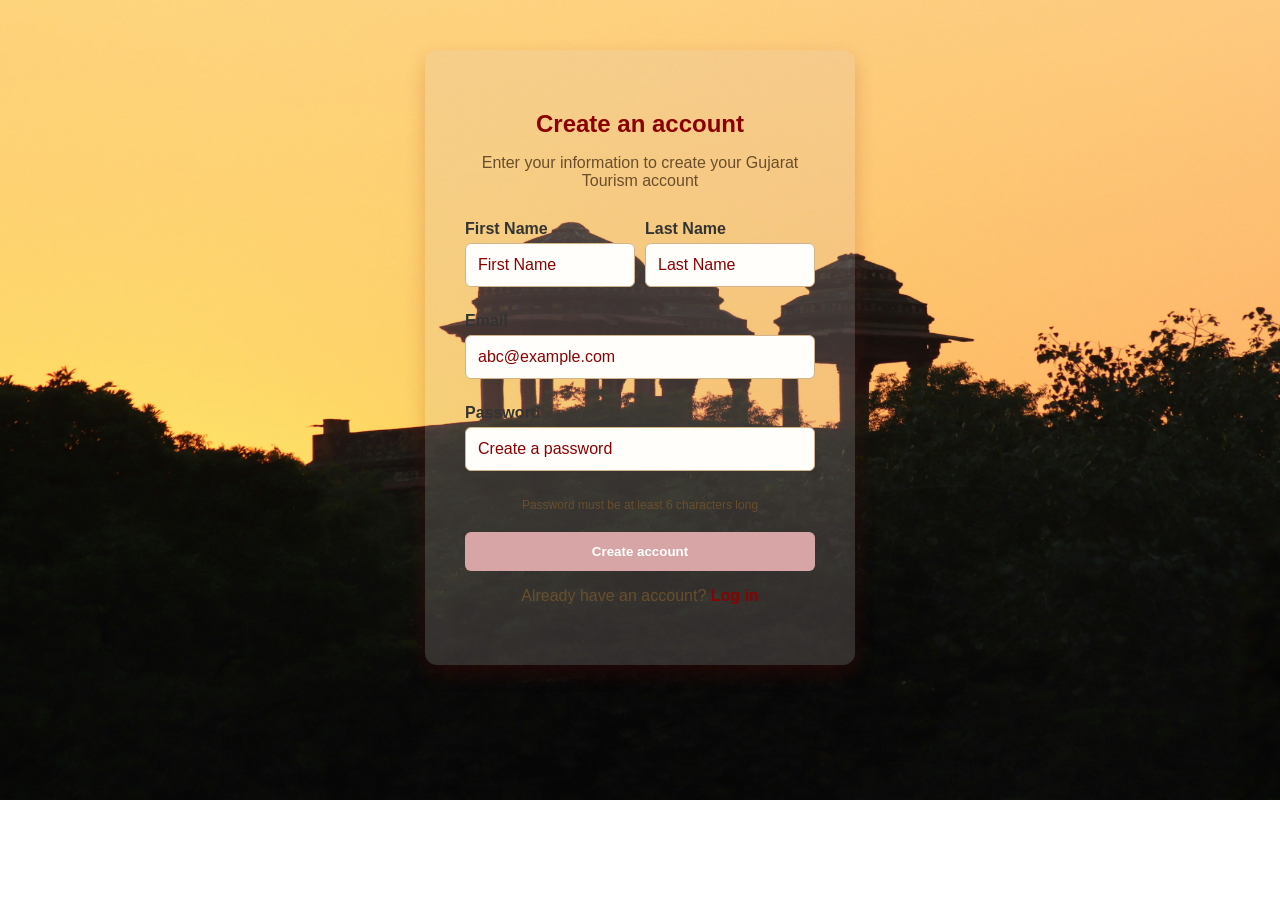
==== signup.html @ 1dc96c1f "First Commit" ====
<!DOCTYPE html>
<html lang="en">
<head>
  <meta charset="UTF-8" />
  <meta name="viewport" content="width=device-width, initial-scale=1.0" />
  <title>Create Account - Gujarat Tourism</title>
  <link rel="icon" type="image/png" href="./images/icon-removebg-preview.png" />
  <link rel="stylesheet" href="css/auth.css" />
</head>
<body>
  <div class="signup-container">
    <form class="signup-form">
      <h2>Create an account</h2>
      <p>Enter your information to create your Gujarat Tourism account</p>

      <div class="name-fields">
        <div class="input-group">
          <label>First Name</label>
          <input type="text" placeholder="First Name" />
        </div>
        <div class="input-group">
          <label>Last Name</label>
          <input type="text" placeholder="Last Name" />
        </div>
      </div>

      <label>Email</label>
      <input type="email" placeholder="abc@example.com" />

      <label>Password</label>
      <input type="password" placeholder="Create a password" />

      <p class="note">Password must be at least 6 characters long</p>

      <button class="create-btn"><a style="text-decoration: none; color: white;" href="./index.html">Create account</a></button>

      <p class="login-link">Already have an account? <a href="./login.html">Log in</a></p>
    </form>
  </div>
</body>
</html>
---- css/auth.css ----
body {
   
  margin: 0;
  padding: 0;
  font-family: 'Segoe UI', sans-serif;
  background: url('../back.jpg') no-repeat;
  background-size: 1600px 800px;
  height: auto;
  width: auto;
}

.signup-container {
  max-width: 350px;
  max-height: 600px;
  margin: 50px auto;
  padding: 40px;
  background-color:rgba(214, 195, 195, 0.2); ;
  border-radius: 12px;
  box-shadow: 0 8px 20px rgba(139, 0, 0, 0.2);
}

.back-link {
  display: block;
  margin-bottom: 20px;
  color: #8B0000;
  text-decoration: none;
  font-weight: bold;
}

.signup-form h2 {
  text-align: center;
  color: #8B0000;
  margin-bottom: 5px;
}

.signup-form p {
  text-align: center;
  color: #6a4e2c;
  margin-bottom: 20px;
}

.name-fields {
  display: flex;
  gap: 10px;
  margin-bottom: 10px;
}

.input-group {
  flex: 1;
  display: flex;
  flex-direction: column;
}

label {
  font-weight: bold;
  margin-bottom: 5px;
  color: #4b2e2e;
}

input[type="text"],
input[type="email"],
input[type="password"] {
  width: 100%;
  padding: 12px;
  border: 1px solid #D2B48C;
  border-radius: 6px;
  margin-bottom: 15px;
  background-color: #fffefb;
  box-sizing: border-box;
}

input::placeholder {
  color: #8B0000;
  font-weight: normal;
}

.note {
  font-size: 12px;
  color: #6a4e2c;
  margin-bottom: 10px;
}

.checkbox {
  margin: 15px 0;
  font-size: 14px;
  color: #d9d1d1;
}

.checkbox input {
  margin-right: 8px;
  accent-color: #e8dfdf;
}

.checkbox a {
  color: #e2d8d8;
  text-decoration: none;
}

.checkbox a:hover {
  text-decoration: underline;
}

.create-btn {
  width: 100%;
  padding: 12px;
  background-color: #d7a5a5;
  color: white;
  font-weight: bold;
  border: none;
  border-radius: 6px;
  cursor: pointer;
  transition: background 0.3s;
}

.create-btn:hover {
  background-color: #a40000;
}

.login-link {
  text-align: center;
  color: #4b2e2e;
}

.login-link a {
  color: #8B0000;
  font-weight: bold;
  text-decoration: none;
}

.login-link a:hover {
  text-decoration: underline;
}

.login-container {
  display: flex;
  flex-direction: column;
  align-items: center;
  padding: 50px 20px;
}

.back-link {
  align-self: flex-start;
  margin-left: 20px;
  background-color: #f9f4ef;
  color: #240707;
  padding: 12px 10px;
  font-weight: bold;
  border: none;
  border-radius: 12px;
  box-shadow: 0 4px 20px rgba(0, 0, 0, 0.2);
  cursor: pointer;
  font-size: 12px;
  text-align: center;
}

.back-link a {
  text-decoration: none;
  color: #2c0606;
}

.login-box {
  background: rgba(255, 255, 255, 0.88);
  padding: 40px;
  border-radius: 12px;
  box-shadow: 0 4px 20px rgba(0, 0, 0, 0.3);
  width: 100%;
  max-width: 400px;
}

.login-box h2 {
  margin-bottom: 10px;
  color: #6b1e1e;
}

.login-box p {
  margin-bottom: 20px;
  font-size: 0.95rem;
  color: #555;
}

form label {
  display: block;
  margin: 10px 0 5px;
  font-weight: 600;
  color: #333;
}

form input {
  width: 100%;
  padding: 10px;
  background-color: #f7f5e6;
  border: 1px solid #bbb;
  border-radius: 8px;
  font-size: 1rem;
  color: #2e2e2e;
}

.password-container {
  position: relative;
}

.eye-icon {
  position: absolute;
  right: 10px;
  top: 12px;
  cursor: pointer;
}

.forgot-link {
  float: right;
  font-size: 0.85rem;
  text-decoration: none;
  color: #0077b6;
}

.forgot-link:hover {
  text-decoration: underline;
}

.login-btn {
  width: 100%;
  margin-top: 20px;
  background-color: #6b1e1e;
  color: white;
  padding: 12px;
  font-weight: bold;
  border: none;
  border-radius: 8px;
  cursor: pointer;
  font-size: 1rem;
  transition: background-color 0.3s ease;
}

.login-btn:hover {
  background-color: #a83232;
}

.divider {
  margin: 30px 0 15px;
  text-align: center;
  position: relative;
  color: #888;
}

.divider::before,
.divider::after {
  content: "";
  position: absolute;
  height: 1px;
  width: 40%;
  background: #ccc;
  top: 50%;
}

.divider::before {
  left: 0;
}

.divider::after {
  right: 0;
}

.social-buttons {
  display: flex;
  justify-content: space-between;
  gap: 10px;
}

.google-btn,
.facebook-btn {
  flex: 1;
  padding: 10px;
  border: 1px solid #ccc;
  border-radius: 8px;
  background-color: #fff;
  cursor: pointer;
  font-weight: bold;
  transition: background-color 0.2s ease;
}

.google-btn:hover,
.facebook-btn:hover {
  background-color: #f1f1f1;
}

.signup-text {
  text-align: center;
  margin-top: 20px;
  font-size: 0.9rem;
  color: #333;
}

.signup-text a {
  color: #8B0000;
  text-decoration: none;
  font-weight: bold;
}

.signup-text a:hover {
  text-decoration: underline;
}
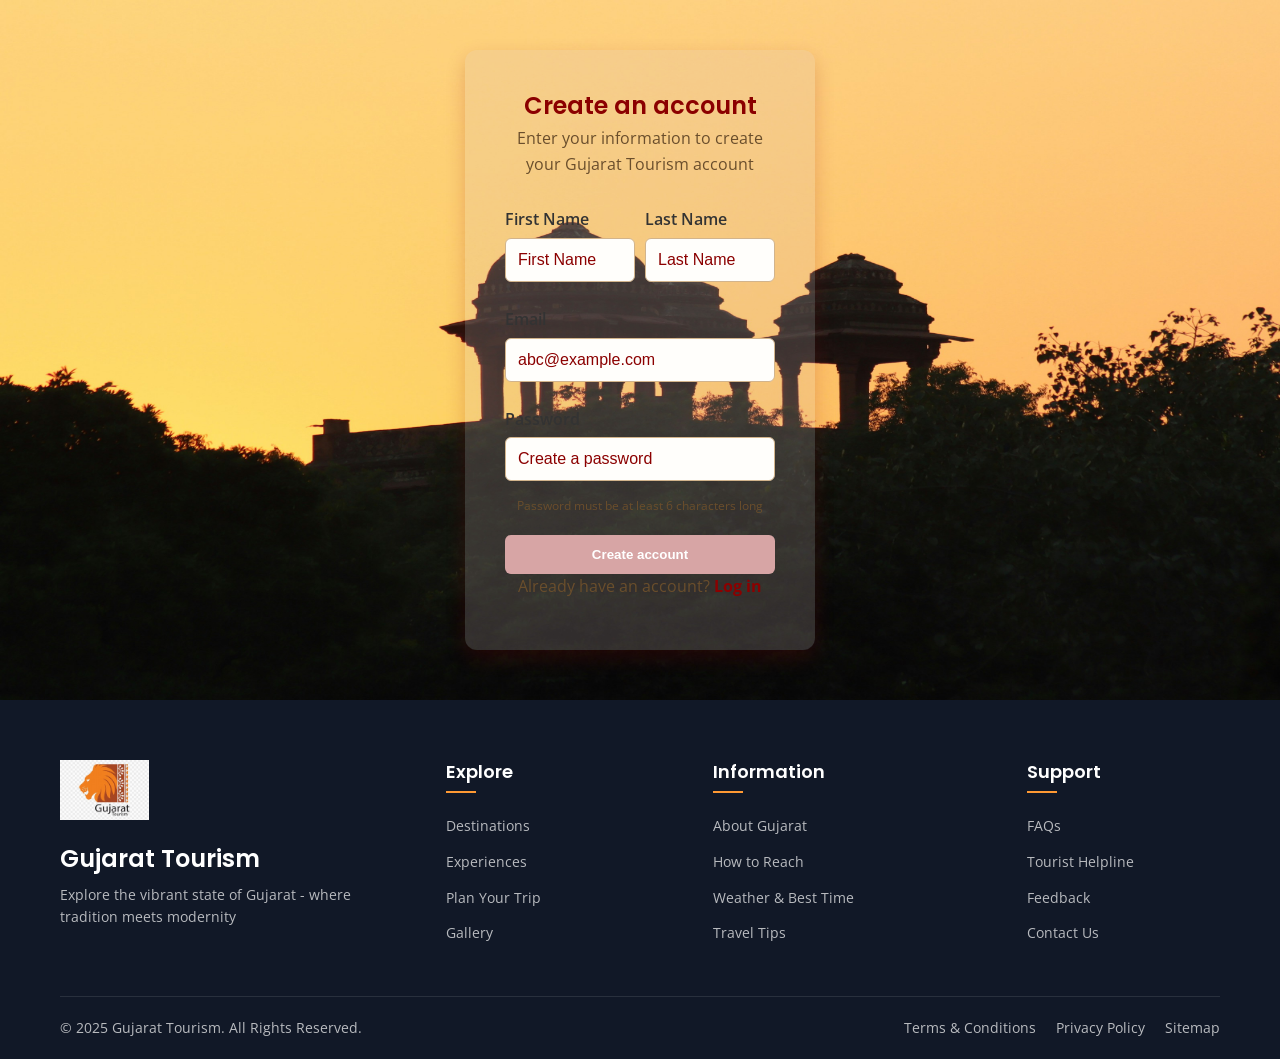
==== commit 1b2bc447: "Add footer component and update HTML structure for index and signup pages" ====
--- a/signup.html
+++ b/signup.html
@@ -6,6 +6,12 @@
   <title>Create Account - Gujarat Tourism</title>
   <link rel="icon" type="image/png" href="./images/icon-removebg-preview.png" />
   <link rel="stylesheet" href="css/auth.css" />
+  <link rel="preconnect" href="https://fonts.googleapis.com">
+  <link rel="preconnect" href="https://fonts.gstatic.com" crossorigin>
+  <link href="https://fonts.googleapis.com/css2?family=Open+Sans:wght@400;600&family=Poppins:wght@500;600;700&display=swap" rel="stylesheet">
+  <link rel="stylesheet" href="https://cdnjs.cloudflare.com/ajax/libs/font-awesome/6.0.0/css/all.min.css">
+  <link rel="stylesheet" href="css/styles.css">
+  <link rel="stylesheet" href="css/responsive.css">
 </head>
 <body>
   <div class="signup-container">
@@ -37,5 +43,8 @@
       <p class="login-link">Already have an account? <a href="./login.html">Log in</a></p>
     </form>
   </div>
+  <div id="footer-container"></div>
+
+  <script src="js/footer.js"></script>
 </body>
 </html>
--- a/css/styles.css
+++ b/css/styles.css
@@ -0,0 +1,1516 @@
+/* Base Styles */
+:root {
+  --color-primary: #FF9933;
+  --color-primary-dark: #E88928;
+  --color-secondary: #00A19D;
+  --color-secondary-dark: #00908D;
+  --color-green: #138808;
+  --color-accent: #E07A5F;
+  --color-white: #FFFFFF;
+  --color-black: #111111;
+  --color-gray-light: #F5F5F5;
+  --color-gray: #DDDDDD;
+  --color-gray-dark: #676767;
+  --color-text: #333333;
+  
+  --shadow-sm: 0 2px 4px rgba(0, 0, 0, 0.05);
+  --shadow-md: 0 4px 8px rgba(0, 0, 0, 0.1);
+  --shadow-lg: 0 8px 16px rgba(0, 0, 0, 0.15);
+  
+  --border-radius-sm: 4px;
+  --border-radius-md: 8px;
+  --border-radius-lg: 12px;
+  
+  --transition-fast: 0.2s ease;
+  --transition-normal: 0.3s ease;
+  --transition-slow: 0.5s ease;
+  
+  --font-heading: 'Poppins', sans-serif;
+  --font-body: 'Open Sans', sans-serif;
+}
+
+* {
+  margin: 0;
+  padding: 0;
+  box-sizing: border-box;
+}
+
+.auth-buttons {
+  display: flex;
+  gap: 10px;
+  margin-left: auto;
+}
+
+.auth-buttons a {
+  padding: 8px 15px;
+  border-radius: 6px;
+  text-decoration: none;
+  font-weight: 500;
+}
+
+.auth-buttons .btn-outline {
+  border: 2px solid #007b5e;
+  color: #007b5e;
+  background: transparent;
+}
+
+.auth-buttons .btn-outline:hover {
+  background-color: #007b5e;
+  color: white;
+}
+
+.auth-buttons .btn-primary {
+  background-color: #007b5e;
+  color: white;
+  border: 2px solid transparent;
+}
+
+.auth-buttons .btn-primary:hover {
+  background-color: #005f49;
+}
+
+
+html {
+  scroll-behavior: smooth;
+}
+
+body {
+  font-family: var(--font-body);
+  font-size: 16px;
+  line-height: 1.6;
+  color: var(--color-text);
+  overflow-x: hidden;
+}
+
+.container {
+  width: 100%;
+  max-width: 1200px;
+  margin: 0 auto;
+  padding: 0 20px;
+}
+
+section {
+  padding: 80px 0;
+}
+
+.section {
+  padding: 80px 0;
+}
+
+.bg-light {
+  background-color: var(--color-gray-light);
+}
+
+.bg-primary {
+  background-color: var(--color-primary);
+  color: var(--color-white);
+}
+
+.section-header {
+  text-align: center;
+  margin-bottom: 50px;
+}
+
+.section-title {
+  font-family: var(--font-heading);
+  font-size: 36px;
+  font-weight: 700;
+  margin-bottom: 15px;
+  position: relative;
+  display: inline-block;
+}
+
+.section-title::after {
+  content: '';
+  position: absolute;
+  width: 60px;
+  height: 3px;
+  background-color: var(--color-primary);
+  bottom: -10px;
+  left: 50%;
+  transform: translateX(-50%);
+}
+
+.section-subtitle {
+  color: var(--color-gray-dark);
+  font-size: 18px;
+  max-width: 700px;
+  margin: 0 auto;
+}
+
+/* Typography */
+h1, h2, h3, h4, h5, h6 {
+  font-family: var(--font-heading);
+  font-weight: 600;
+  line-height: 1.3;
+  margin-bottom: 15px;
+}
+
+p {
+  margin-bottom: 15px;
+}
+
+a {
+  text-decoration: none;
+  color: var(--color-secondary);
+  transition: all var(--transition-fast);
+}
+
+a:hover {
+  color: var(--color-secondary-dark);
+}
+
+ul {
+  list-style: none;
+}
+
+img {
+  max-width: 100%;
+  height: auto;
+}
+
+/* Buttons */
+.btn {
+  display: inline-block;
+  padding: 12px 24px;
+  font-family: var(--font-heading);
+  font-weight: 500;
+  text-align: center;
+  border-radius: var(--border-radius-md);
+  transition: all var(--transition-fast);
+  cursor: pointer;
+  border: none;
+  outline: none;
+}
+
+.btn-primary {
+  background-color: var(--color-primary);
+  color: var(--color-white);
+}
+
+.btn-sec {
+  padding: 8px 15px;
+  border-radius: 6px;
+  text-decoration: none;
+  font-weight: 500;
+  background-color: var(--color-primary);
+  color: var(--color-white);
+}
+
+.btn-primary:hover {
+  background-color: var(--color-primary-dark);
+  color: var(--color-white);
+}
+
+.btn-secondary {
+  background-color: var(--color-secondary);
+  color: var(--color-white);
+}
+
+.btn-secondary:hover {
+  background-color: var(--color-secondary-dark);
+  color: var(--color-white);
+}
+
+.btn-outline {
+  background-color: transparent;
+  border: 2px solid var(--color-white);
+  color: var(--color-white);
+}
+
+.btn-outline:hover {
+  background-color: var(--color-white);
+  color: var(--color-primary);
+}
+
+.btn-light {
+  background-color: var(--color-white);
+  color: var(--color-primary);
+}
+
+.btn-light:hover {
+  background-color: var(--color-gray-light);
+  color: var(--color-primary-dark);
+}
+
+.btn-block {
+  display: block;
+  width: 100%;
+}
+
+/* Header Styles */
+#main-header {
+  position: fixed;
+  top: 0;
+  left: 0;
+  width: 100%;
+  background-color: rgba(255, 255, 255, 0.95);
+  box-shadow: var(--shadow-sm);
+  z-index: 1000;
+  transition: all var(--transition-normal);
+}
+
+.header-scrolled {
+  background-color: var(--color-white) !important;
+  box-shadow: var(--shadow-md) !important;
+}
+
+.header-content {
+  display: flex;
+  justify-content: space-between;
+  align-items: center;
+  height: 80px;
+  gap: 32px;
+}
+
+.logo a {
+  display: flex;
+  align-items: center;
+  color: var(--color-text);
+  font-family: var(--font-heading);
+  font-weight: 700;
+  font-size: 24px;
+}
+
+.logo img {
+  height: 50px;
+  margin-right: 10px;
+}
+
+.main-nav ul {
+  display: flex;
+  gap: 32px;
+  align-items: center;
+  justify-content: flex-end;
+}
+
+.main-nav ul li a {
+  font-family: var(--font-heading);
+  font-weight: 500;
+  color: var(--color-text);
+  position: relative;
+}
+
+.main-nav ul li a::after {
+  content: '';
+  position: absolute;
+  bottom: 0;
+  left: 0;
+  width: 0;
+  height: 2px;
+  background-color: var(--color-primary);
+  transition: width var(--transition-normal);
+}
+
+.main-nav ul li a:hover::after,
+.main-nav ul li a.active::after {
+  width: 100%;
+}
+
+.main-nav ul li a.active {
+  color: var(--color-primary);
+}
+
+.mobile-menu-toggle {
+  display: none;
+  font-size: 24px;
+  cursor: pointer;
+}
+
+/* Hero Section */
+#hero {
+  height: 100vh;
+  min-height: 600px;
+  position: relative;
+  margin-top: 0;
+  overflow: hidden;
+}
+
+.hero-slideshow {
+  height: 100%;
+  position: relative;
+}
+
+.hero-slide {
+  position: absolute;
+  top: 0;
+  left: 0;
+  width: 100%;
+  height: 100%;
+  opacity: 0;
+  transition: opacity 1s ease;
+}
+
+.hero-slide.active {
+  opacity: 1;
+  z-index: 1;
+}
+
+.hero-slide img {
+  width: 100%;
+  height: 100%;
+  object-fit: cover;
+}
+
+.hero-content {
+  position: absolute;
+  top: 50%;
+  left: 50%;
+  transform: translate(-50%, -50%);
+  text-align: center;
+  color: var(--color-white);
+  z-index: 2;
+  width: 80%;
+  max-width: 800px;
+  padding: 20px;
+  background-color: rgba(0, 0, 0, 0.5);
+  border-radius: var(--border-radius-md);
+}
+
+.hero-content h1 {
+  font-size: 48px;
+  font-weight: 700;
+  margin-bottom: 20px;
+  text-shadow: 2px 2px 4px rgba(0, 0, 0, 0.5);
+}
+
+.hero-content p {
+  font-size: 18px;
+  margin-bottom: 30px;
+  text-shadow: 1px 1px 2px rgba(0, 0, 0, 0.5);
+}
+
+.slideshow-controls {
+  position: absolute;
+  bottom: 30px;
+  left: 0;
+  width: 100%;
+  display: flex;
+  justify-content: center;
+  align-items: center;
+  z-index: 10;
+}
+
+.slideshow-controls button {
+  background: rgba(255, 255, 255, 0.3);
+  color: var(--color-white);
+  border: none;
+  width: 40px;
+  height: 40px;
+  border-radius: 50%;
+  font-size: 18px;
+  cursor: pointer;
+  transition: all var(--transition-fast);
+  display: flex;
+  align-items: center;
+  justify-content: center;
+}
+
+.slideshow-controls button:hover {
+  background: rgba(255, 255, 255, 0.5);
+}
+
+.slideshow-dots {
+  display: flex;
+  gap: 10px;
+  margin: 0 15px;
+}
+
+.dot {
+  width: 12px;
+  height: 12px;
+  background-color: rgba(255, 255, 255, 0.3);
+  border-radius: 50%;
+  cursor: pointer;
+  transition: all var(--transition-fast);
+}
+
+.dot.active {
+  background-color: var(--color-white);
+  transform: scale(1.2);
+}
+
+/* Quick Info Section */
+#quick-info {
+  padding: 50px 0;
+  background-color: var(--color-white);
+  box-shadow: var(--shadow-md);
+  margin-top: -50px;
+  position: relative;
+  z-index: 10;
+}
+
+.info-cards {
+  display: flex;
+  justify-content: space-between;
+  gap: 20px;
+}
+
+.info-card {
+  flex: 1;
+  text-align: center;
+  padding: 20px;
+  background-color: var(--color-white);
+  border-radius: var(--border-radius-md);
+  transition: all var(--transition-normal);
+}
+
+.info-card:hover {
+  transform: translateY(-5px);
+  box-shadow: var(--shadow-md);
+}
+
+.info-card .icon {
+  font-size: 36px;
+  color: var(--color-primary);
+  margin-bottom: 15px;
+}
+
+.info-card h3 {
+  font-size: 20px;
+  margin-bottom: 10px;
+  color: var(--color-text);
+}
+
+.info-card p {
+  color: var(--color-gray-dark);
+  margin-bottom: 0;
+}
+
+/* Destination Carousel */
+.destination-carousel {
+  display: flex;
+  gap: 20px;
+  overflow-x: auto;
+  padding: 10px 0 30px;
+  scrollbar-width: none;
+  -ms-overflow-style: none;
+  scroll-behavior: smooth;
+}
+
+.destination-carousel::-webkit-scrollbar {
+  display: none;
+}
+
+.destination-card {
+  flex: 0 0 300px;
+  border-radius: var(--border-radius-md);
+  overflow: hidden;
+  background-color: var(--color-white);
+  box-shadow: var(--shadow-sm);
+  transition: all var(--transition-normal);
+}
+
+.destination-card:hover {
+  transform: translateY(-5px);
+  box-shadow: var(--shadow-md);
+}
+
+.destination-img {
+  height: 200px;
+  position: relative;
+  overflow: hidden;
+}
+
+.destination-img img {
+  width: 100%;
+  height: 100%;
+  object-fit: cover;
+  transition: transform var(--transition-slow);
+}
+
+.destination-card:hover .destination-img img {
+  transform: scale(1.05);
+}
+
+.destination-category {
+  position: absolute;
+  top: 15px;
+  right: 15px;
+  background-color: var(--color-primary);
+  color: var(--color-white);
+  padding: 5px 10px;
+  font-size: 12px;
+  border-radius: var(--border-radius-sm);
+  font-weight: 600;
+}
+
+.destination-info {
+  padding: 20px;
+}
+
+.destination-info h3 {
+  font-size: 20px;
+  margin-bottom: 10px;
+}
+
+.destination-info p {
+  color: var(--color-gray-dark);
+  margin-bottom: 15px;
+  font-size: 14px;
+}
+
+.destination-meta {
+  display: flex;
+  justify-content: space-between;
+  align-items: center;
+  margin-top: 10px;
+}
+
+.destination-meta span {
+  font-size: 14px;
+  color: var(--color-gray-dark);
+}
+
+.destination-meta i {
+  margin-right: 5px;
+  color: var(--color-primary);
+}
+
+.read-more {
+  font-size: 14px;
+  font-weight: 600;
+  color: var(--color-secondary);
+  display: inline-flex;
+  align-items: center;
+}
+
+.read-more i {
+  margin-left: 5px;
+  transition: transform var(--transition-fast);
+}
+
+.read-more:hover i {
+  transform: translateX(3px);
+}
+
+.carousel-controls {
+  display: flex;
+  justify-content: center;
+  gap: 15px;
+  margin-top: 20px;
+}
+
+.carousel-controls button {
+  width: 40px;
+  height: 40px;
+  border-radius: 50%;
+  background-color: var(--color-white);
+  color: var(--color-primary);
+  border: 2px solid var(--color-primary);
+  font-size: 16px;
+  cursor: pointer;
+  transition: all var(--transition-fast);
+  display: flex;
+  align-items: center;
+  justify-content: center;
+}
+
+.carousel-controls button:hover {
+  background-color: var(--color-primary);
+  color: var(--color-white);
+}
+
+/* Experiences Section */
+.experiences-grid {
+  display: grid;
+  grid-template-columns: repeat(auto-fit, minmax(250px, 1fr));
+  gap: 20px;
+}
+
+.experience-card {
+  position: relative;
+  height: 300px;
+  border-radius: var(--border-radius-md);
+  overflow: hidden;
+}
+
+.experience-card img {
+  width: 100%;
+  height: 100%;
+  object-fit: cover;
+  transition: transform var(--transition-slow);
+}
+
+.experience-card:hover img {
+  transform: scale(1.05);
+}
+
+.experience-overlay {
+  position: absolute;
+  bottom: 0;
+  left: 0;
+  width: 100%;
+  padding: 20px;
+  background: linear-gradient(to top, rgba(0,0,0,0.8), rgba(0,0,0,0));
+  color: var(--color-white);
+  transition: all var(--transition-normal);
+}
+
+.experience-card:hover .experience-overlay {
+  background: linear-gradient(to top, rgba(0,0,0,0.9), rgba(0,0,0,0.5));
+}
+
+.experience-overlay h3 {
+  font-size: 22px;
+  margin-bottom: 10px;
+}
+
+.experience-overlay p {
+  font-size: 14px;
+  margin-bottom: 15px;
+  opacity: 0.8;
+}
+
+/* Map Section */
+.map-container {
+  display: flex;
+  gap: 30px;
+  align-items: flex-start;
+}
+
+#gujarat-map {
+  flex: 1;
+  height: 500px;
+  border-radius: var(--border-radius-md);
+  overflow: hidden;
+  box-shadow: var(--shadow-md);
+}
+
+.placeholder-map {
+  width: 100%;
+  height: 100%;
+  object-fit: cover;
+}
+
+.map-sidebar {
+  width: 300px;
+  background-color: var(--color-white);
+  border-radius: var(--border-radius-md);
+  padding: 20px;
+  box-shadow: var(--shadow-md);
+}
+
+.map-sidebar h3 {
+  margin-top: 0;
+  margin-bottom: 15px;
+  font-size: 18px;
+  color: var(--color-text);
+}
+
+.region-filters {
+  margin-bottom: 30px;
+}
+
+.region-btn {
+  display: block;
+  width: 100%;
+  text-align: left;
+  padding: 8px 10px;
+  background-color: transparent;
+  border: none;
+  font-size: 15px;
+  color: var(--color-text);
+  cursor: pointer;
+  transition: all var(--transition-fast);
+  border-radius: var(--border-radius-sm);
+}
+
+.region-btn:hover {
+  background-color: var(--color-gray-light);
+}
+
+.region-btn.active {
+  background-color: var(--color-primary);
+  color: var(--color-white);
+}
+
+.filter-buttons {
+  display: flex;
+  flex-wrap: wrap;
+  gap: 8px;
+}
+
+.filter-btn {
+  padding: 6px 12px;
+  border: 1px solid var(--color-gray);
+  background-color: var(--color-white);
+  border-radius: var(--border-radius-sm);
+  font-size: 14px;
+  cursor: pointer;
+  transition: all var(--transition-fast);
+}
+
+.filter-btn:hover {
+  background-color: var(--color-gray-light);
+}
+
+.filter-btn.active {
+  background-color: var(--color-secondary);
+  border-color: var(--color-secondary);
+  color: var(--color-white);
+}
+
+/* Plan Your Trip Section */
+.plan-grid {
+  display: grid;
+  grid-template-columns: repeat(auto-fit, minmax(250px, 1fr));
+  gap: 30px;
+}
+
+.plan-card {
+  background-color: var(--color-white);
+  padding: 30px 20px;
+  border-radius: var(--border-radius-md);
+  box-shadow: var(--shadow-sm);
+  text-align: center;
+  transition: all var(--transition-normal);
+}
+
+.plan-card:hover {
+  transform: translateY(-5px);
+  box-shadow: var(--shadow-md);
+}
+
+.plan-icon {
+  width: 70px;
+  height: 70px;
+  background-color: rgba(255, 153, 51, 0.1);
+  border-radius: 50%;
+  margin: 0 auto 20px;
+  display: flex;
+  align-items: center;
+  justify-content: center;
+  font-size: 28px;
+  color: var(--color-primary);
+}
+
+.plan-card h3 {
+  font-size: 20px;
+  margin-bottom: 15px;
+}
+
+.plan-card p {
+  color: var(--color-gray-dark);
+  margin-bottom: 15px;
+  font-size: 14px;
+}
+
+/* Gallery Section */
+.gallery-filter {
+  display: flex;
+  justify-content: center;
+  flex-wrap: wrap;
+  gap: 10px;
+  margin-bottom: 30px;
+}
+
+.gallery-grid {
+  display: grid;
+  grid-template-columns: repeat(auto-fill, minmax(250px, 1fr));
+  gap: 20px;
+}
+
+.gallery-item {
+  position: relative;
+  height: 250px;
+  border-radius: var(--border-radius-md);
+  overflow: hidden;
+  cursor: pointer;
+}
+
+.gallery-item img {
+  width: 100%;
+  height: 100%;
+  object-fit: cover;
+  transition: transform var(--transition-slow);
+}
+
+.gallery-item:hover img {
+  transform: scale(1.05);
+}
+
+.gallery-overlay {
+  position: absolute;
+  top: 0;
+  left: 0;
+  width: 100%;
+  height: 100%;
+  background-color: rgba(0, 0, 0, 0.6);
+  color: var(--color-white);
+  display: flex;
+  flex-direction: column;
+  justify-content: center;
+  align-items: center;
+  opacity: 0;
+  transition: opacity var(--transition-normal);
+  padding: 20px;
+  text-align: center;
+}
+
+.gallery-item:hover .gallery-overlay {
+  opacity: 1;
+}
+
+.gallery-overlay h4 {
+  font-size: 20px;
+  margin-bottom: 5px;
+}
+
+.gallery-overlay p {
+  font-size: 14px;
+  margin-bottom: 15px;
+}
+
+.gallery-zoom {
+  width: 50px;
+  height: 50px;
+  background-color: var(--color-primary);
+  color: var(--color-white);
+  border-radius: 50%;
+  display: flex;
+  align-items: center;
+  justify-content: center;
+  font-size: 20px;
+}
+
+/* Culture Section */
+#culture .culture-content {
+  display: flex;
+  justify-content: space-between;
+  gap: 30px;
+}
+.culture-block {
+  flex: 1;
+  background: var(--color-white);
+  border-radius: var(--border-radius-md);
+  padding: 30px;
+  margin: 10px;
+  box-shadow: var(--shadow-sm);
+  min-width: 0;
+}
+@media (max-width: 992px) {
+  #culture .culture-content {
+    flex-direction: column;
+    gap: 20px;
+  }
+  .culture-block {
+    margin: 0 0 15px 0;
+  }
+}
+
+/* Testimonial Section */
+.testimonial-slider {
+  position: relative;
+  height: 300px;
+  margin-bottom: 30px;
+}
+
+.testimonial-card {
+  position: absolute;
+  top: 0;
+  left: 0;
+  width: 100%;
+  height: 100%;
+  display: flex;
+  gap: 30px;
+  background-color: var(--color-white);
+  box-shadow: var(--shadow-md);
+  border-radius: var(--border-radius-lg);
+  padding: 30px;
+  opacity: 0;
+  pointer-events: none;
+  transition: opacity var(--transition-normal);
+}
+
+.testimonial-card.active {
+  opacity: 1;
+  pointer-events: auto;
+}
+
+.testimonial-img {
+  flex: 0 0 100px;
+  height: 100px;
+  border-radius: 50%;
+  overflow: hidden;
+}
+
+.testimonial-img img {
+  width: 100%;
+  height: 100%;
+  object-fit: cover;
+}
+
+.testimonial-content {
+  flex: 1;
+  display: flex;
+  flex-direction: column;
+}
+
+.testimonial-content p {
+  font-style: italic;
+  margin-bottom: 20px;
+  flex: 1;
+}
+
+.testimonial-author h4 {
+  margin-bottom: 5px;
+  font-size: 18px;
+}
+
+.testimonial-author span {
+  display: block;
+  font-size: 14px;
+  color: var(--color-gray-dark);
+  margin-bottom: 10px;
+}
+
+.rating {
+  color: var(--color-primary);
+  font-size: 14px;
+}
+
+.testimonial-controls {
+  display: flex;
+  justify-content: center;
+  align-items: center;
+  gap: 15px;
+}
+
+.testimonial-controls button {
+  width: 40px;
+  height: 40px;
+  border-radius: 50%;
+  background-color: var(--color-white);
+  color: var(--color-primary);
+  border: none;
+  font-size: 16px;
+  cursor: pointer;
+  transition: all var(--transition-fast);
+  display: flex;
+  align-items: center;
+  justify-content: center;
+  box-shadow: var(--shadow-sm);
+}
+
+.testimonial-controls button:hover {
+  background-color: var(--color-primary);
+  color: var(--color-white);
+}
+
+.testimonial-dots .dot {
+  background-color: var(--color-gray);
+}
+
+.testimonial-dots .dot.active {
+  background-color: var(--color-primary);
+}
+
+/* Contact Section */
+.contact-container {
+  display: flex;
+  gap: 30px;
+}
+
+.contact-info {
+  flex: 1;
+}
+
+.contact-card {
+  background-color: var(--color-white);
+  padding: 25px;
+  border-radius: var(--border-radius-md);
+  margin-bottom: 20px;
+  box-shadow: var(--shadow-sm);
+}
+
+.contact-card .icon {
+  width: 50px;
+  height: 50px;
+  background-color: rgba(0, 161, 157, 0.1);
+  border-radius: 50%;
+  display: flex;
+  align-items: center;
+  justify-content: center;
+  margin-bottom: 15px;
+  font-size: 20px;
+  color: var(--color-secondary);
+}
+
+.contact-card h3 {
+  font-size: 18px;
+  margin-bottom: 10px;
+}
+
+.contact-card p {
+  color: var(--color-gray-dark);
+  font-size: 14px;
+  margin-bottom: 0;
+}
+
+.social-links h3 {
+  margin-bottom: 15px;
+}
+
+.social-icons {
+  display: flex;
+  gap: 10px;
+}
+
+.social-icon {
+  width: 40px;
+  height: 40px;
+  background-color: var(--color-white);
+  border-radius: 50%;
+  display: flex;
+  align-items: center;
+  justify-content: center;
+  color: var(--color-secondary);
+  font-size: 18px;
+  transition: all var(--transition-fast);
+  box-shadow: var(--shadow-sm);
+}
+
+.social-icon:hover {
+  background-color: var(--color-secondary);
+  color: var(--color-white);
+  transform: translateY(-3px);
+}
+
+.contact-form-container {
+  flex: 1;
+  background-color: var(--color-white);
+  border-radius: var(--border-radius-md);
+  padding: 30px;
+  box-shadow: var(--shadow-md);
+}
+
+.contact-form h3 {
+  margin-bottom: 20px;
+  text-align: center;
+  font-size: 24px;
+}
+
+.form-group {
+  margin-bottom: 20px;
+}
+
+.form-row {
+  display: flex;
+  gap: 20px;
+}
+
+.form-row .form-group {
+  flex: 1;
+}
+
+.form-group label {
+  display: block;
+  margin-bottom: 8px;
+  font-weight: 600;
+}
+
+.form-group input,
+.form-group select,
+.form-group textarea {
+  width: 100%;
+  padding: 12px 15px;
+  border: 1px solid var(--color-gray);
+  border-radius: var(--border-radius-sm);
+  font-family: var(--font-body);
+  font-size: 16px;
+  transition: border var(--transition-fast);
+}
+
+.form-group input:focus,
+.form-group select:focus,
+.form-group textarea:focus {
+  outline: none;
+  border-color: var(--color-secondary);
+}
+
+/* Newsletter Section */
+.newsletter-container {
+  display: flex;
+  align-items: center;
+  gap: 30px;
+}
+
+.newsletter-content {
+  flex: 1;
+}
+
+.newsletter-content h2 {
+  font-size: 30px;
+  margin-bottom: 10px;
+  color: var(--color-white);
+}
+
+.newsletter-content p {
+  color: rgba(255, 255, 255, 0.8);
+}
+
+.newsletter-form {
+  flex: 1;
+}
+
+.newsletter-form .form-group {
+  display: flex;
+  margin-bottom: 0;
+}
+
+.newsletter-form input {
+  flex: 1;
+  padding: 15px;
+  border: none;
+  border-radius: var(--border-radius-md) 0 0 var(--border-radius-md);
+  font-size: 16px;
+}
+
+.newsletter-form button {
+  border-radius: 0 var(--border-radius-md) var(--border-radius-md) 0;
+}
+
+/* Footer */
+#main-footer {
+  background-color: #111827;
+  color: var(--color-white);
+  padding: 60px 0 0;
+}
+
+.footer-content {
+  display: flex;
+  justify-content: space-between;
+  margin-bottom: 40px;
+}
+
+.footer-logo {
+  flex: 0 0 300px;
+}
+
+.footer-logo img {
+  height: 60px;
+  margin-bottom: 15px;
+}
+
+.footer-logo h3 {
+  font-size: 24px;
+  margin-bottom: 10px;
+}
+
+.footer-logo p {
+  color: rgba(255, 255, 255, 0.7);
+  font-size: 14px;
+}
+
+.footer-links {
+  flex: 1;
+  display: flex;
+  justify-content: space-around;
+}
+
+.footer-section h4 {
+  font-size: 18px;
+  margin-bottom: 20px;
+  position: relative;
+  padding-bottom: 10px;
+}
+
+.footer-section h4::after {
+  content: '';
+  position: absolute;
+  left: 0;
+  bottom: 0;
+  width: 30px;
+  height: 2px;
+  background-color: var(--color-primary);
+}
+
+.footer-section ul li {
+  margin-bottom: 10px;
+}
+
+.footer-section ul li a {
+  color: rgba(255, 255, 255, 0.7);
+  transition: all var(--transition-fast);
+  font-size: 14px;
+}
+
+.footer-section ul li a:hover {
+  color: var(--color-primary);
+}
+
+.footer-bottom {
+  border-top: 1px solid rgba(255, 255, 255, 0.1);
+  padding: 20px 0;
+  display: flex;
+  justify-content: space-between;
+  align-items: center;
+  font-size: 14px;
+}
+
+.footer-bottom p {
+  color: rgba(255, 255, 255, 0.7);
+  margin-bottom: 0;
+}
+
+.footer-bottom-links {
+  display: flex;
+  gap: 20px;
+}
+
+.footer-bottom-links a {
+  color: rgba(255, 255, 255, 0.7);
+}
+
+.footer-bottom-links a:hover {
+  color: var(--color-primary);
+}
+
+/* Modal */
+.modal {
+  display: none;
+  position: fixed;
+  left: 0;
+  top: 0;
+  width: 100%;
+  height: 100%;
+  background-color: rgba(0, 0, 0, 0.8);
+  z-index: 1100;
+  align-items: center;
+  justify-content: center;
+}
+
+.modal-content {
+  position: relative;
+  background-color: var(--color-white);
+  border-radius: var(--border-radius-lg);
+  padding: 20px;
+  max-width: 80%;
+  max-height: 80%;
+  overflow: hidden;
+}
+
+.close-modal {
+  position: absolute;
+  top: 20px;
+  right: 20px;
+  font-size: 30px;
+  color: var(--color-white);
+  cursor: pointer;
+  z-index: 10;
+  background-color: rgba(0, 0, 0, 0.5);
+  width: 40px;
+  height: 40px;
+  border-radius: 50%;
+  display: flex;
+  align-items: center;
+  justify-content: center;
+  line-height: 1;
+}
+
+.modal img {
+  max-width: 100%;
+  max-height: 70vh;
+  display: block;
+  margin: 0 auto;
+}
+
+#modal-caption {
+  padding: 15px;
+  text-align: center;
+  font-size: 18px;
+  color: var(--color-text);
+}
+
+/* Helper Classes */
+.hidden {
+  display: none !important;
+}
+
+.show {
+  display: block !important;
+}
+
+.fade-in {
+  animation: fadeIn 0.5s ease-in;
+}
+
+@keyframes fadeIn {
+  from { opacity: 0; }
+  to { opacity: 1; }
+}
+
+.fade-out {
+  animation: fadeOut 0.5s ease-out;
+}
+
+@keyframes fadeOut {
+  from { opacity: 1; }
+  to { opacity: 0; }
+}
+
+.slide-in-right {
+  animation: slideInRight 0.5s ease-in;
+}
+
+@keyframes slideInRight {
+  from { transform: translateX(100%); }
+  to { transform: translateX(0); }
+}
+
+/* Chatbot Floating Button & Modal */
+.chatbot-fab {
+  position: fixed;
+  bottom: 30px;
+  right: 30px;
+  width: 60px;
+  height: 60px;
+  background: var(--color-primary);
+  color: var(--color-white);
+  border-radius: 50%;
+  display: flex;
+  align-items: center;
+  justify-content: center;
+  font-size: 30px;
+  box-shadow: var(--shadow-md);
+  z-index: 9999;
+  cursor: pointer;
+  transition: background 0.2s;
+}
+.chatbot-fab:hover {
+  background: var(--color-primary-dark);
+}
+
+.chatbot-modal {
+  display: none;
+  position: fixed;
+  bottom: 100px;
+  right: 30px;
+  width: 340px;
+  max-width: 90vw;
+  background: var(--color-white);
+  border-radius: var(--border-radius-md);
+  box-shadow: var(--shadow-lg);
+  z-index: 10000;
+  flex-direction: column;
+  overflow: hidden;
+  animation: fadeIn 0.3s;
+}
+.chatbot-modal.active {
+  display: flex;
+}
+.chatbot-header {
+  background: var(--color-primary);
+  color: var(--color-white);
+  padding: 14px 20px;
+  font-weight: bold;
+  display: flex;
+  justify-content: space-between;
+  align-items: center;
+}
+.chatbot-close {
+  background: none;
+  border: none;
+  color: var(--color-white);
+  font-size: 20px;
+  cursor: pointer;
+}
+.chatbot-body {
+  padding: 16px;
+  flex: 1;
+  max-height: 270px;
+  overflow-y: auto;
+  background: #fafafa;
+  display: flex;
+  flex-direction: column;
+}
+.chatbot-footer {
+  display: flex;
+  padding: 10px;
+  border-top: 1px solid var(--color-gray);
+  background: var(--color-white);
+}
+#chatbot-input {
+  flex: 1;
+  padding: 8px 12px;
+  border: 1px solid var(--color-gray);
+  border-radius: var(--border-radius-sm);
+  font-size: 15px;
+}
+#chatbot-send {
+  background: var(--color-secondary);
+  color: var(--color-white);
+  border: none;
+  border-radius: var(--border-radius-sm);
+  padding: 8px 14px;
+  margin-left: 8px;
+  font-size: 16px;
+  cursor: pointer;
+  transition: background 0.2s;
+}
+#chatbot-send:hover {
+  background: var(--color-secondary-dark);
+}
+.chatbot-msg {
+  max-width: 90%;
+  padding: 10px 16px;
+  border-radius: 16px;
+  margin-bottom: 8px;
+  font-size: 15px;
+  line-height: 1.5;
+  word-break: break-word;
+}
+.chatbot-msg-bot {
+  background: var(--color-secondary);
+  color: var(--color-white);
+  align-self: flex-start;
+}
+.chatbot-msg-user {
+  background: var(--color-gray-light);
+  color: var(--color-text);
+  align-self: flex-end;
+}
+
+/* Info Modal for 'Read More' and 'Learn More' */
+#info-modal {
+  display: none;
+  position: fixed;
+  left: 0;
+  top: 0;
+  z-index: 12000;
+  width: 100vw;
+  height: 100vh;
+  background: rgba(0,0,0,0.7);
+  align-items: center;
+  justify-content: center;
+}
+#info-modal.active {
+  display: flex;
+}
+#info-modal .modal-content {
+  background: var(--color-white);
+  padding: 30px 20px;
+  border-radius: var(--border-radius-md);
+  position: relative;
+  max-width: 400px;
+  width: 94vw;
+  text-align: center;
+}
+#info-modal .close-modal {
+  position: absolute;
+  top: 10px; right: 14px;
+  font-size: 22px;
+  color: var(--color-text);
+  background: none;
+  border: none;
+  cursor: pointer;
+}
+#info-modal-body h2 {
+  margin-bottom: 10px;
+}
+#info-modal-body p {
+  margin-bottom: 0;
+}
+
+/* End custom styles */
--- a/css/responsive.css
+++ b/css/responsive.css
@@ -0,0 +1,220 @@
+
+/* Responsive Styles */
+
+/* Large devices (1200px and down) */
+@media (max-width: 1200px) {
+  .container {
+    max-width: 960px;
+  }
+
+  .destination-card {
+    flex: 0 0 280px;
+  }
+}
+
+/* Medium devices (992px and down) */
+@media (max-width: 992px) {
+  .container {
+    max-width: 720px;
+  }
+
+  .hero-content h1 {
+    font-size: 36px;
+  }
+
+  .section-title {
+    font-size: 32px;
+  }
+
+  .map-container {
+    flex-direction: column;
+  }
+
+  .map-sidebar {
+    width: 100%;
+    margin-top: 20px;
+  }
+
+  #gujarat-map {
+    height: 400px;
+  }
+
+  .contact-container {
+    flex-direction: column;
+  }
+
+  .testimonial-card {
+    padding: 20px;
+  }
+
+  .newsletter-container {
+    flex-direction: column;
+    text-align: center;
+  }
+
+  .newsletter-content {
+    margin-bottom: 20px;
+  }
+
+  .footer-content {
+    flex-direction: column;
+  }
+
+  .footer-logo {
+    text-align: center;
+    margin-bottom: 30px;
+    flex: 0 0 auto;
+  }
+
+  .footer-links {
+    flex-wrap: wrap;
+    gap: 30px;
+  }
+
+  .footer-section {
+    flex: 0 0 45%;
+  }
+}
+
+/* Small devices (768px and down) */
+@media (max-width: 768px) {
+  .container {
+    max-width: 540px;
+  }
+
+  #main-header {
+    padding: 10px 0;
+  }
+
+  .header-content {
+    height: 70px;
+  }
+
+  .main-nav {
+    position: fixed;
+    top: 70px;
+    left: 0;
+    width: 100%;
+    background-color: var(--color-white);
+    box-shadow: var(--shadow-md);
+    padding: 20px;
+    transform: translateY(-100%);
+    z-index: 999;
+    transition: transform var(--transition-normal);
+  }
+
+  .main-nav.active {
+    transform: translateY(0);
+  }
+
+  .main-nav ul {
+    flex-direction: column;
+    gap: 10px;
+  }
+
+  .mobile-menu-toggle {
+    display: block;
+  }
+
+  .hero-content h1 {
+    font-size: 28px;
+  }
+
+  .hero-content p {
+    font-size: 16px;
+  }
+
+  .info-cards {
+    flex-direction: column;
+    gap: 15px;
+  }
+
+  .section {
+    padding: 60px 0;
+  }
+
+  .section-title {
+    font-size: 28px;
+  }
+
+  .experiences-grid {
+    grid-template-columns: repeat(auto-fit, minmax(200px, 1fr));
+  }
+
+  .plan-grid {
+    grid-template-columns: repeat(auto-fit, minmax(200px, 1fr));
+    gap: 20px;
+  }
+
+  .gallery-grid {
+    grid-template-columns: repeat(auto-fit, minmax(200px, 1fr));
+  }
+
+  .testimonial-card {
+    flex-direction: column;
+    text-align: center;
+  }
+
+  .testimonial-img {
+    margin: 0 auto 20px;
+  }
+
+  .footer-section {
+    flex: 0 0 100%;
+  }
+
+  .footer-bottom {
+    flex-direction: column;
+    gap: 15px;
+    text-align: center;
+  }
+
+  .form-row {
+    flex-direction: column;
+    gap: 20px;
+  }
+}
+
+/* Extra small devices (576px and down) */
+@media (max-width: 576px) {
+  .container {
+    width: 100%;
+    padding: 0 15px;
+  }
+
+  .hero-content {
+    width: 90%;
+    padding: 15px;
+  }
+
+  .hero-content h1 {
+    font-size: 24px;
+    margin-bottom: 10px;
+  }
+
+  .hero-content p {
+    font-size: 14px;
+    margin-bottom: 20px;
+  }
+
+  .section-title {
+    font-size: 24px;
+  }
+
+  .section-subtitle {
+    font-size: 16px;
+  }
+
+  .btn {
+    padding: 10px 20px;
+    font-size: 14px;
+  }
+
+  #gujarat-map {
+    height: 300px;
+  }
+
+  .modal-content {
+    max-width: 95%;
+  }
+}
